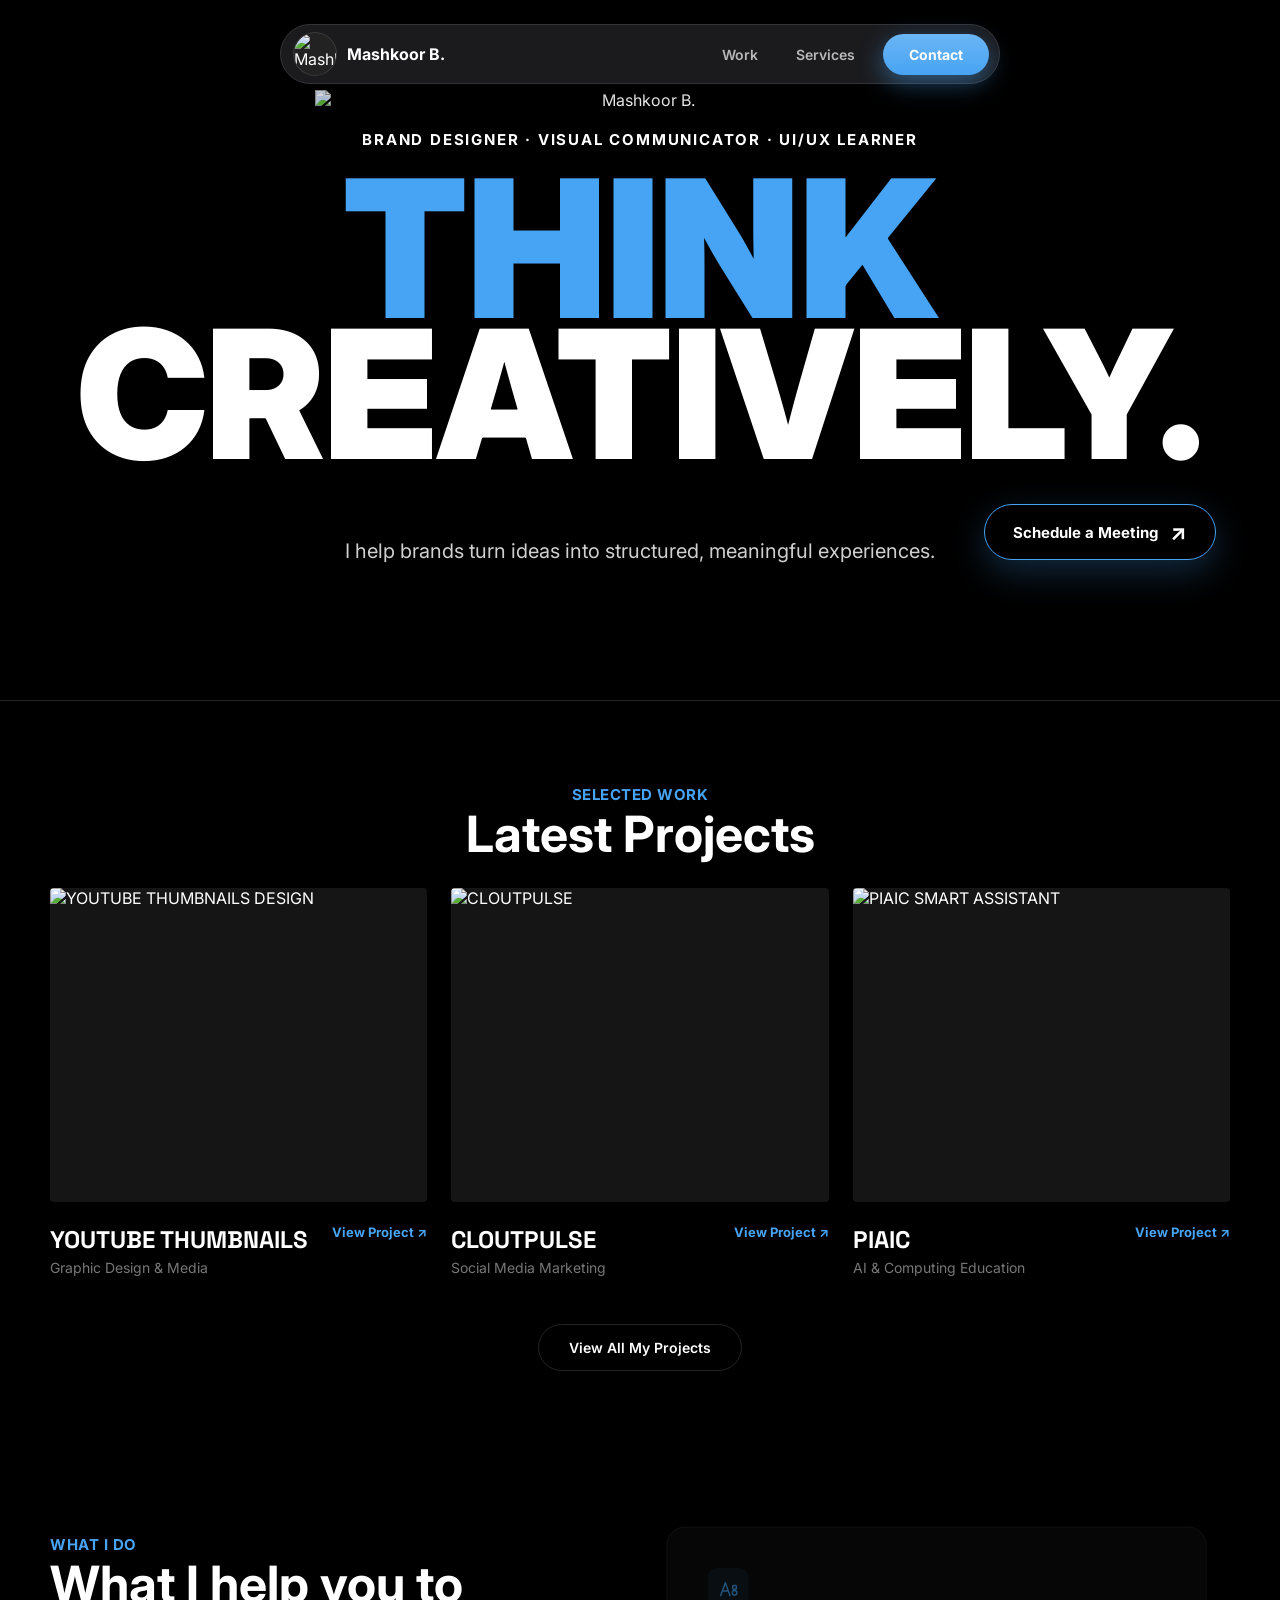
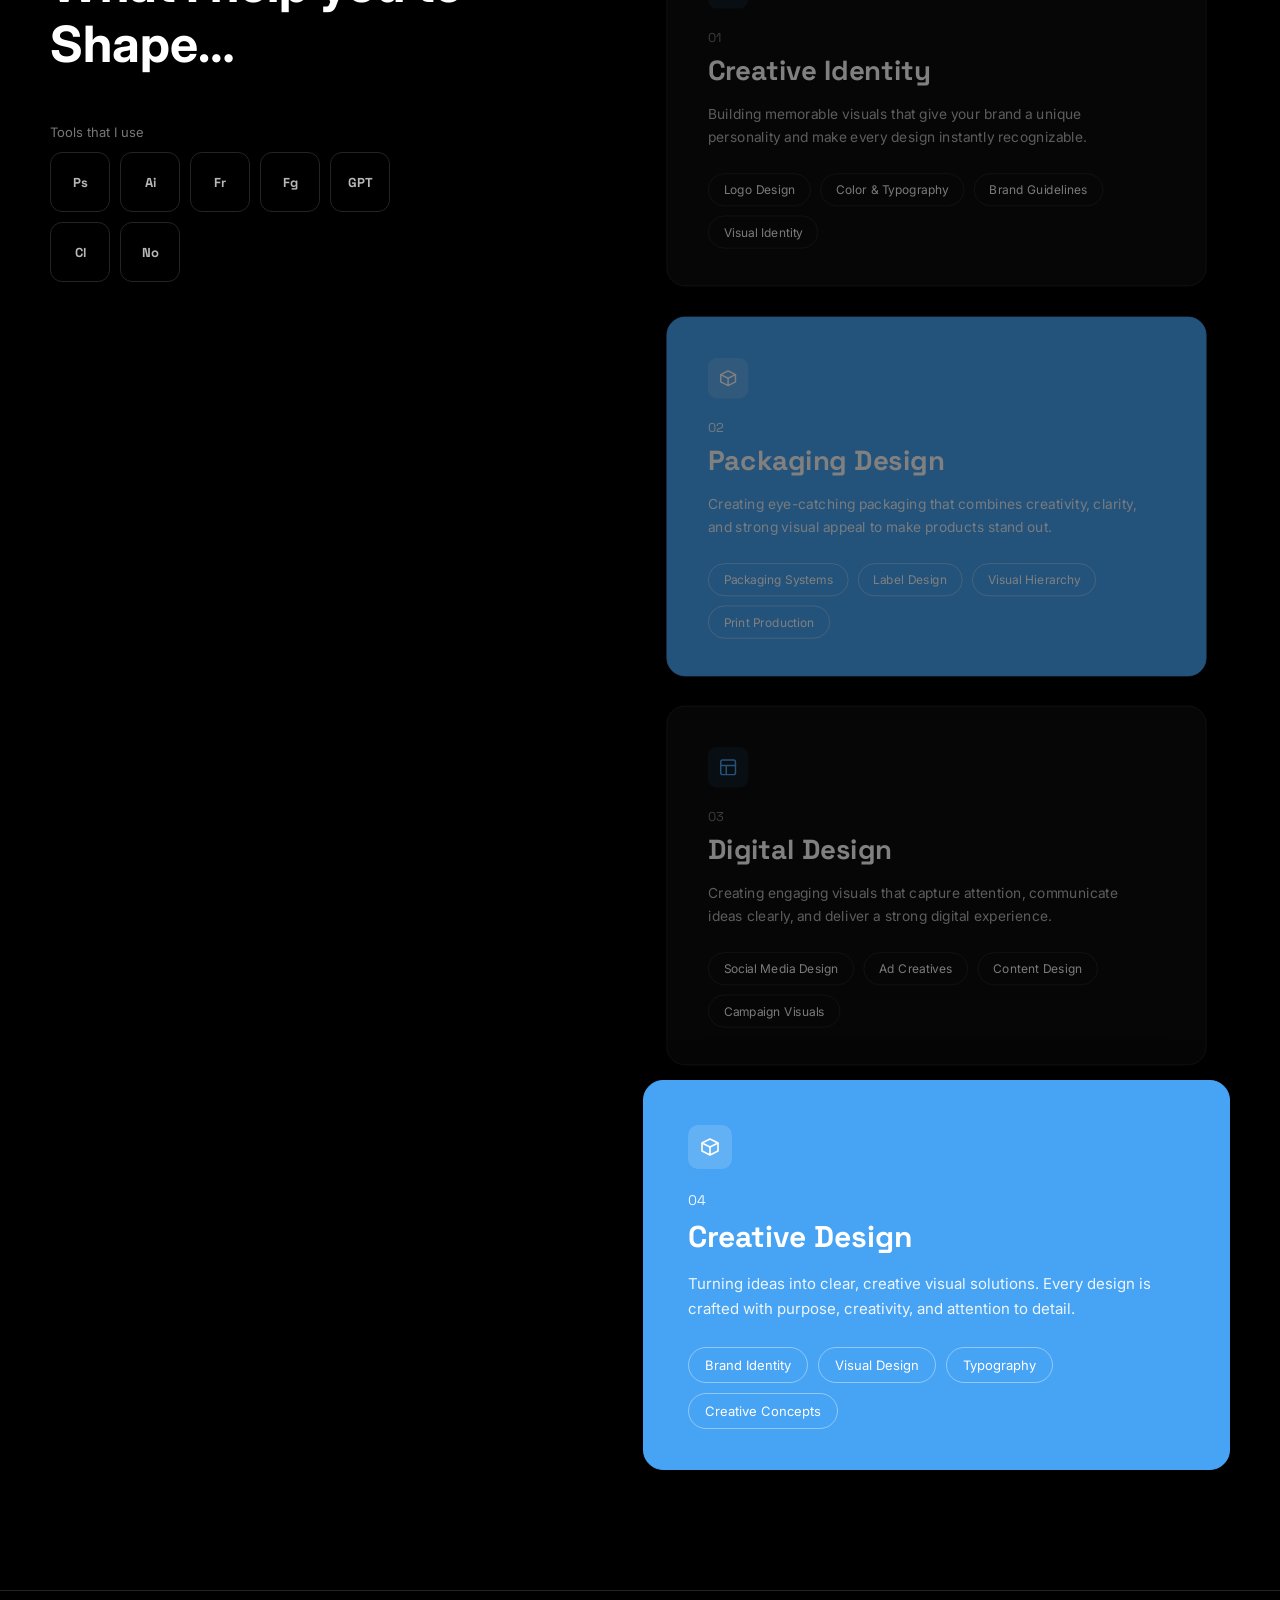
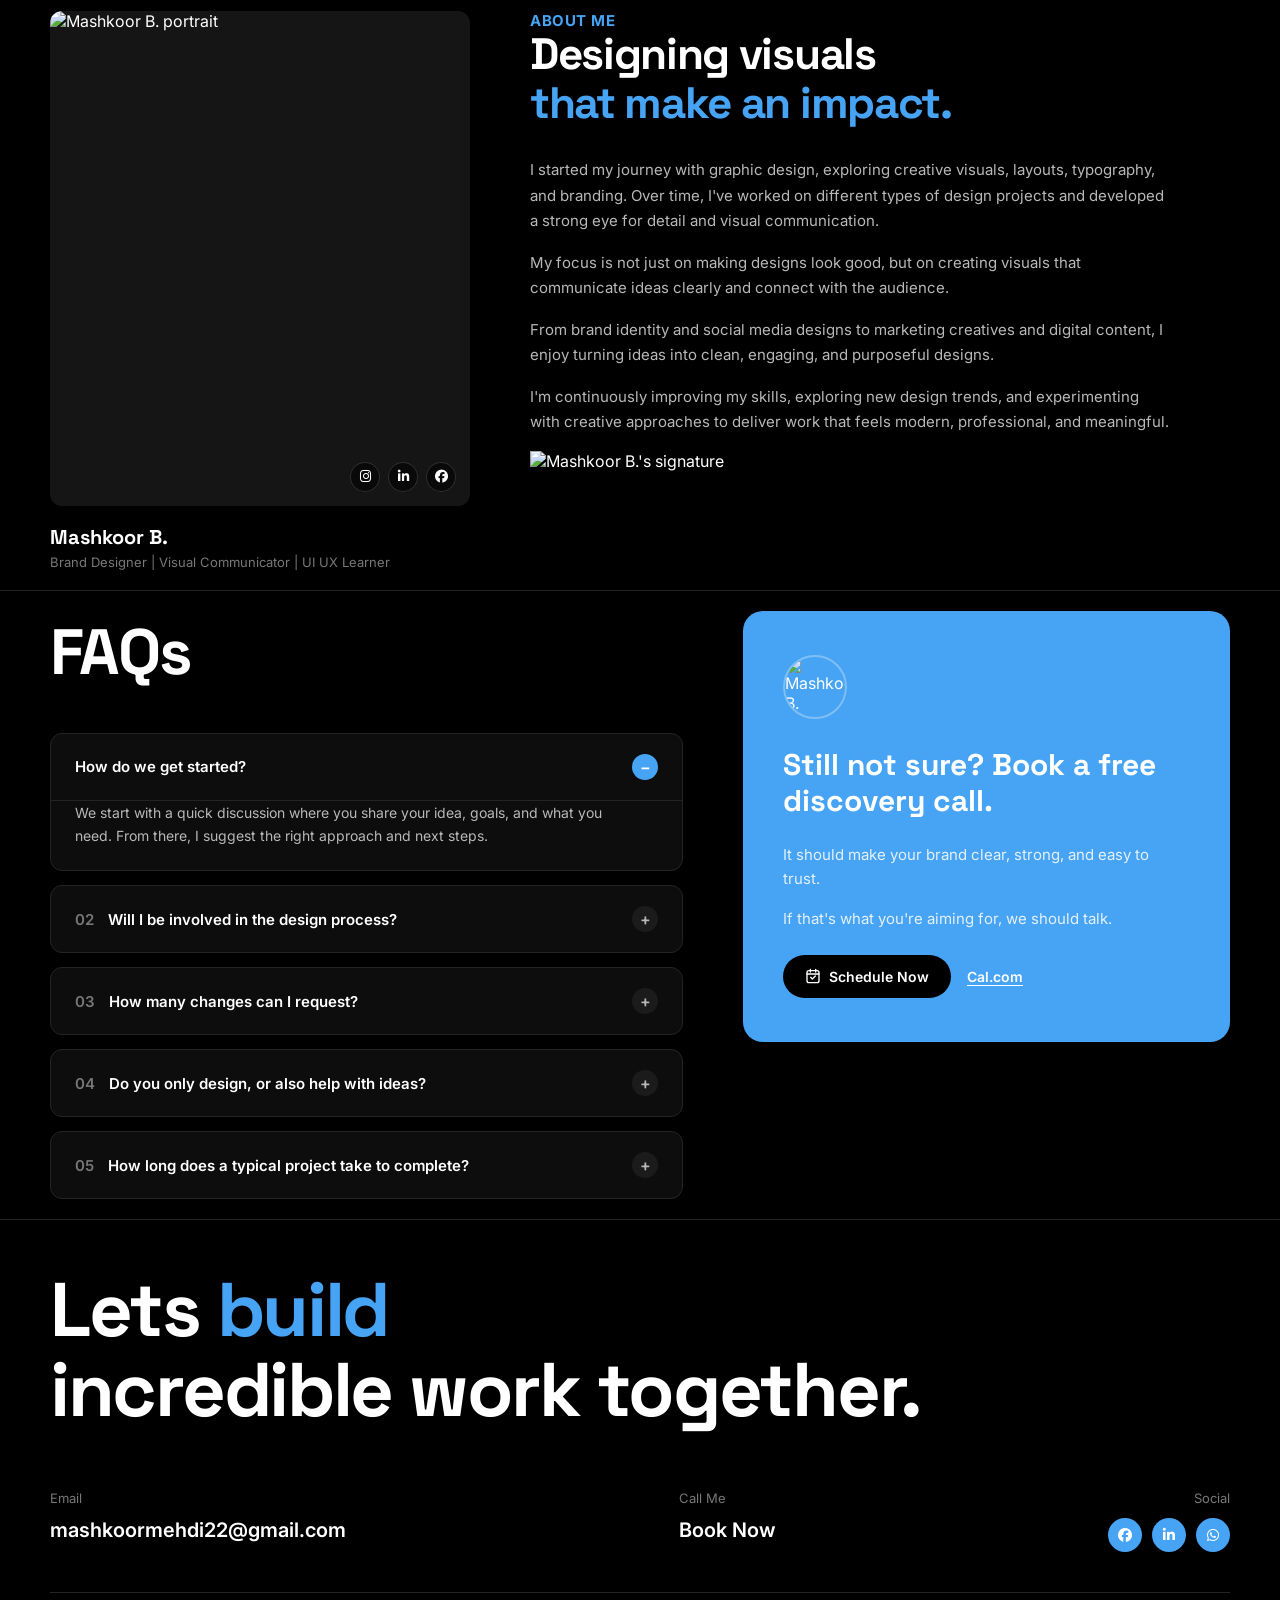
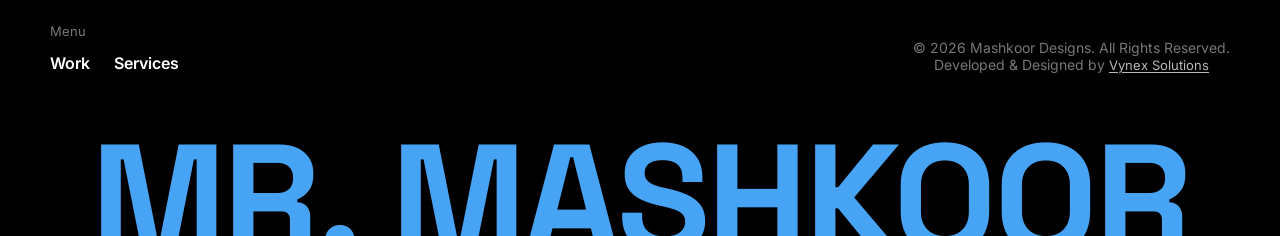
==== index.html @ e6796a28 "Mashkoor Baloch" ====
<!DOCTYPE html>
<html lang="en">

<head>

    <meta charset="UTF-8">
    <meta name="viewport" content="width=device-width, initial-scale=1.0">
    <meta name="description" content="Brand identity, packaging and UI/UX design portfolio.">

    <title>Mashkoor B. — Graphic Designer</title>

    <!-- FONTS & ICONS -->
    <link rel="stylesheet" href="https://cdnjs.cloudflare.com/ajax/libs/font-awesome/6.5.1/css/all.min.css">
    <link rel="preconnect" href="https://fonts.googleapis.com">
    <link rel="preconnect" href="https://fonts.gstatic.com" crossorigin>
    <link href="https://fonts.googleapis.com/css2?family=Inter:wght@400;500;600;700;800;900&family=Space+Grotesk:wght@600;700&display=swap" rel="stylesheet">
<link rel="icon" type="image/png" href="images/Profile image.png">
    <!-- CALENDLY -->
    <link href="https://assets.calendly.com/assets/external/widget.css" rel="stylesheet">
    <script src="https://assets.calendly.com/assets/external/widget.js" type="text/javascript" async></script>

    <!-- MAIN STYLESHEET -->
    <link rel="stylesheet" href="style.css">

</head>

<body>

    <!-- =========================================
         FLOATING HEADER
    ========================================== -->
    <header class="site-header">
        <div class="nav-wrap">

            <a class="profile-link" href="#top">
                <div class="profile-avatar">
                    <img src="images/Profile image.png" alt="Mashkoor B.">
                </div>
                <span class="profile-name">Mashkoor B.</span>
            </a>

            <nav class="navbar-inner">
                <a href="#work">Work</a>
                <a href="#services">Services</a>
                <a href="#" id="openContactDrawer" class="button-primary">Contact</a>
            </nav>

        </div>
    </header>

    <!-- =========================================
         CONTACT DRAWER
    ========================================== -->
   <div class="contact-drawer" id="contactDrawer">
    <div class="contact-drawer-overlay" id="contactOverlay"></div>

    <div class="contact-drawer-panel">

        <button class="contact-drawer-close" id="contactClose">✕</button>

        <div class="contact-drawer-header">
            <h2>Request <span class="accent-text">a Quote</span></h2>
            <p>Fill out the form below or <a href="https://wa.me/923149152447" target="_blank">book a call</a>.</p>
        </div>

        <div class="contact-drawer-profile">
            <img src="images/Profile image.png" alt="Mashkoor B.">
            <div>
                <h4>Mashkoor B.</h4>
                <p>mashkoormehdi22@gmail.com</p>
            </div>
        </div>

        <form class="contact-form" id="contactForm" action="https://formspree.io/f/mgaezojo" method="POST">

            <div class="contact-form-row">
                <div class="contact-form-group">
                    <label for="contactName">Name</label>
                    <input type="text" id="contactName" name="name" placeholder="Name" required>
                </div>

                <div class="contact-form-group">
                    <label for="contactEmail">Email</label>
                    <input type="email" id="contactEmail" name="email" placeholder="Email" required>
                </div>
            </div>

            <div class="contact-form-group">
                <label for="contactMessage">Send a message or describe your project</label>
                <textarea id="contactMessage" name="message" rows="6"></textarea>
            </div>

            <div class="contact-form-group">
                <label for="contactBudget">What's your budget?</label>
                <select id="contactBudget" name="budget">
                    <option value="" selected disabled>Select...</option>
                    <option value="under-300">Under $300</option>
                    <option value="300-500">$300 - $500</option>
                    <option value="500-1000">$500 - $1,000</option>
                    <option value="1000+">$1,000+</option>
                </select>
            </div>

            <button type="submit" class="contact-form-submit">Send Message</button>

        </form>

    </div>
</div>

    <!-- =========================================
         MAIN CONTENT
    ========================================== -->
    <main id="top">

        <!-- HERO -->
        <section class="hero">
            <div class="hero-inner">

                <p class="hero-eyebrow">
                    BRAND DESIGNER · VISUAL COMMUNICATOR · UI/UX LEARNER
                </p>

                <div class="hero-title">
                    <span class="hero-title-top">THINK</span>
                    <span class="hero-title-bottom">CREATIVELY.</span>
                </div>

                <p class="hero-description">
                    I help brands turn ideas into structured,
                    meaningful experiences.
                </p>

                <div class="hero-face">
                    <img src="images/3d Image.png" alt="Mashkoor B.">
                </div>

                <a class="hero-button" href="#" onclick="Calendly.initPopupWidget({url: 'https://calendly.com/mashkor-mehdi/30min'});return false;">
                    <span>Schedule a Meeting</span>
                    <span class="hero-button-icon">↗</span>
                </a>

            </div>
        </section>

        <!-- LATEST PROJECTS -->
        <section id="work" class="projects section">
            <div class="container">

                <div class="section-heading">
                    <p class="eyebrow">Selected Work</p>
                    <h2>Latest Projects</h2>
                </div>

                <div class="project-grid">

                    <article class="project-card"
                        data-title="YOUTUBE THUMBNAILS"
                        data-category="GRAPHIC DESIGN & MEDIA — YOUTUBE THUMBNAILS DESIGN"
                        data-date="May 2024"
                        data-image="images/SKS.png"
                        data-features="High-CTR Visual Layouts, 10X Views Growth Focus, Expressive Character Integration, Custom Vector Icons & Graphics">
                        <div class="project-image">
                            <img src="images/SKS.png" alt="YOUTUBE THUMBNAILS DESIGN">
                        </div>
                        <div class="project-info">
                            <div>
                                <h3>YOUTUBE THUMBNAILS</h3>
                                <p>Graphic Design &amp; Media</p>
                            </div>
                            <a href="#" class="project-link">View Project ↗</a>
                        </div>
                    </article>

                    <article class="project-card"
                        data-title="CLOUTPULSE"
                        data-category="SOCIAL MEDIA MARKETING — CLOUTPULSE"
                        data-date="November 2024"
                        data-image="images/CLOUTPULSE.png"
                        data-features="Organic Instagram Growth, Authentic Community Building, Zero Bots Engagement Strategy, High Profile Visibility & Reach">
                        <div class="project-image">
                            <img src="images/CLOUTPULSE.png" alt="CLOUTPULSE">
                        </div>
                        <div class="project-info">
                            <div>
                                <h3>CLOUTPULSE</h3>
                                <p>Social Media Marketing</p>
                            </div>
                            <a href="#" class="project-link">View Project ↗</a>
                        </div>
                    </article>

                    <article class="project-card"
                        data-title="PIAIC"
                        data-category="AI & COMPUTING EDUCATION — PIAIC SMART ASSISTANT"
                        data-date="April 2025"
                        data-image="images/PIAIC.png"
                        data-features="Automated Planning & Acting, Futuristic AI Visual Branding, Direct Enrollment Call-to-Action, Social & Contact Channel Integration">
                        <div class="project-image">
                            <img src="images/PIAIC.png" alt="PIAIC SMART ASSISTANT">
                        </div>
                        <div class="project-info">
                            <div>
                                <h3>PIAIC</h3>
                                <p>AI &amp; Computing Education</p>
                            </div>
                            <a href="#" class="project-link">View Project ↗</a>
                        </div>
                    </article>

                </div>

                <div class="center-button">
                    <a class="button button-outline" href="work.html">View All My Projects</a>
                </div>
            </div>
        </section>

        <!-- PROJECT MODAL -->
        <div class="project-modal" id="projectModal">
            <div class="modal-overlay" id="modalOverlay"></div>
            <div class="modal-card">
                <button class="modal-close" id="modalClose">✕</button>
                <div class="modal-image">
                    <img src="" alt="" id="modalImage">
                </div>
                <div class="modal-details">
                    <p class="modal-category" id="modalCategory"></p>
                    <h3 class="modal-title" id="modalTitle"></h3>
                    <p class="modal-date" id="modalDate"></p>
                    <div class="modal-features">
                        <span class="modal-features-label">Key Features</span>
                        <ul id="modalFeatures"></ul>
                    </div>
                </div>
            </div>
        </div>

        <!-- SERVICES -->
        <section id="services" class="services section">
            <div class="container">

                <div class="services-layout">

                    <div class="services-left">

                        <div class="section-heading">
                            <p class="eyebrow">What I Do</p>
                            <h2>What I help you to Shape…</h2>
                        </div>

                        <div class="tools-box">
                            <p class="small-label">Tools that I use</p>

                            <div class="tools-list">
                                <div class="tool-item" aria-label="Adobe Photoshop">Ps</div>
                                <div class="tool-item" aria-label="Adobe Illustrator">Ai</div>
                                <div class="tool-item" aria-label="Framer">Fr</div>
                                <div class="tool-item" aria-label="Figma">Fg</div>
                                <div class="tool-item" aria-label="ChatGPT">GPT</div>
                                <div class="tool-item" aria-label="Claude">Cl</div>
                                <div class="tool-item" aria-label="Notion">No</div>
                            </div>
                        </div>

                    </div>

                    <div class="services-right">

                        <article class="service-card stack-card" style="--i:0;">
                            <div class="service-icon">
                                <svg width="24" height="24" viewBox="0 0 24 24" fill="none" stroke="currentColor" stroke-width="1.6">
                                    <path d="M4 20 L9 6 L14 20 M6 15 H12" stroke-linecap="round" stroke-linejoin="round"/>
                                    <circle cx="19" cy="17" r="2.5"/>
                                    <rect x="17" y="9" width="4" height="4" rx="1"/>
                                </svg>
                            </div>
                            <span class="service-number">01</span>
                            <h3>Creative Identity</h3>
                            <p>
                          Building memorable visuals that give your brand a unique personality and make every design instantly recognizable.

                            </p>
                            <div class="service-tags">
                                <span>Logo Design
</span>
                                <span>Color & Typography
</span>
                                <span>Brand Guidelines
</span>
                                <span>Visual Identity</span>
                            </div>
                        </article>

                          <article class="service-card stack-card stack-card-accent" style="--i:3;">
                            <div class="service-icon">
                                <svg width="24" height="24" viewBox="0 0 24 24" fill="none" stroke="currentColor" stroke-width="1.6">
                                    <path d="M4 8 L12 4 L20 8 L12 12 Z" stroke-linejoin="round"/>
                                    <path d="M4 8 V16 L12 20 L20 16 V8 M12 12 V20" stroke-linejoin="round"/>
                                </svg>
                            </div>
                            <span class="service-number">02</span>
                            <h3>Packaging Design</h3>
                            <p>
                                Creating eye-catching packaging that combines creativity, clarity, and strong visual appeal to make products stand out.

                            </p>
                            <div class="service-tags">
                                <span>Packaging Systems</span>
                                <span>Label Design</span>
                                <span>Visual Hierarchy</span>
                                <span>Print Production</span>
                            </div>
                        </article>
                     
                        <article class="service-card stack-card" style="--i:2;">
                            <div class="service-icon">
                                <svg width="24" height="24" viewBox="0 0 24 24" fill="none" stroke="currentColor" stroke-width="1.6">
                                    <rect x="4" y="4" width="16" height="16" rx="2"/>
                                    <path d="M4 10 H20 M10 10 V20" stroke-linecap="round"/>
                                </svg>
                            </div>
                            <span class="service-number">03</span>
                            <h3>Digital Design</h3>
                            <p>
                                	Creating engaging visuals that capture attention, communicate ideas clearly, and deliver a strong digital experience.	

                            </p>
                            <div class="service-tags">
                                <span>Social Media Design	
</span>
                                <span>Ad Creatives</span>
                                <span>Content Design</span>
                                <span>Campaign Visuals</span>
                            </div>
                        </article>

                        <article class="service-card stack-card stack-card-accent" style="--i:3;">
                            <div class="service-icon">
                                <svg width="24" height="24" viewBox="0 0 24 24" fill="none" stroke="currentColor" stroke-width="1.6">
                                    <path d="M4 8 L12 4 L20 8 L12 12 Z" stroke-linejoin="round"/>
                                    <path d="M4 8 V16 L12 20 L20 16 V8 M12 12 V20" stroke-linejoin="round"/>
                                </svg>
                            </div>
                            <span class="service-number">04</span>
                            <h3>Creative Design
</h3>
                            <p>
	Turning ideas into clear, creative visual solutions. Every design is crafted with purpose, creativity, and attention to detail.

                            </p>
                            <div class="service-tags">
                                <span>Brand Identity</span>
                                <span>Visual Design</span>
                                <span>Typography</span>
                                <span>Creative Concepts</span>
                            </div>
                        </article>

                    </div>

                </div>

            </div>
        </section>

        <!-- ABOUT -->
        <section id="about" class="about section">
            <div class="container about-grid">

                <div class="about-left">

                    <div class="about-image">
                        <img src="images/Profile image.png" alt="Mashkoor B. portrait">

                        <div class="about-socials">
                            <a href="https://www.instagram.com/mashkoor_baloch/?hl=en" aria-label="Instagram"><i class="fa-brands fa-instagram"></i></a>
                            <a href="https://www.linkedin.com/in/mashkoor-mehdi-baloch-179359375/" aria-label="LinkedIn"><i class="fa-brands fa-linkedin-in"></i></a>
                            <a href="https://www.facebook.com/mashkoorgraphix/" aria-label="facebook"><i class="fa-brands fa-facebook"></i></a>
                        </div>
                    </div>

                    <h3 class="about-name">Mashkoor B.</h3>
                    <p class="about-role">Brand Designer | Visual Communicator | UI UX Learner</p>

                </div>

                <div class="about-content">

                    <p class="eyebrow">About Me</p>

                    <h2>
                        Designing visuals
                        <span class="accent-text">that make an impact.</span>
                    </h2>

                    <p>
                        I started my journey with graphic design, exploring creative
                        visuals, layouts, typography, and branding. Over time, I've
                        worked on different types of design projects and developed
                        a strong eye for detail and visual communication.
                    </p>

                    <p>
                        My focus is not just on making designs look good, but on
                        creating visuals that communicate ideas clearly and connect
                        with the audience.
                    </p>

                    <p>
                        From brand identity and social media designs to marketing
                        creatives and digital content, I enjoy turning ideas into
                        clean, engaging, and purposeful designs.
                    </p>

                    <p>
                        I'm continuously improving my skills, exploring new design
                        trends, and experimenting with creative approaches to
                        deliver work that feels modern, professional, and meaningful.
                    </p>

                    <div class="about-signature">
                        <img src="images/e-sign.png" alt="Mashkoor B.'s signature">
                    </div>

                </div>

            </div>
        </section>

        <!-- FAQ -->
        <section id="faq" class="faq section">
            <div class="container faq-grid">

                <div class="faq-left">

                    <h2 class="faq-heading">FAQs</h2>

                    <div class="faq-list">

                        <div class="faq-item active">
                            <button class="faq-question">
                                <span>How do we get started?</span>
                                <span class="faq-icon">−</span>
                            </button>
                            <div class="faq-answer">
                                <p>
                                    We start with a quick discussion where you share your idea, goals, and
                                    what you need. From there, I suggest the right approach and next steps.
                                </p>
                            </div>
                        </div>

                        <div class="faq-item">
                            <button class="faq-question">
                                <span><span class="faq-num">02</span>Will I be involved in the design process?</span>
                                <span class="faq-icon">+</span>
                            </button>
                            <div class="faq-answer">
                                <p>
                                    Yes, absolutely. I share progress at every key stage and welcome your
                                    feedback so the final result truly reflects your vision.
                                </p>
                            </div>
                        </div>

                        <div class="faq-item">
                            <button class="faq-question">
                                <span><span class="faq-num">03</span>How many changes can I request?</span>
                                <span class="faq-icon">+</span>
                            </button>
                            <div class="faq-answer">
                                <p>
                                    Every project includes a set number of revision rounds, discussed upfront,
                                    so we can refine the design until it feels right.
                                </p>
                            </div>
                        </div>

                        <div class="faq-item">
                            <button class="faq-question">
                                <span><span class="faq-num">04</span>Do you only design, or also help with ideas?</span>
                                <span class="faq-icon">+</span>
                            </button>
                            <div class="faq-answer">
                                <p>
                                    I help from the idea stage itself — strategy, concept direction, and
                                    messaging — not just the visual execution.
                                </p>
                            </div>
                        </div>

                        <div class="faq-item">
                            <button class="faq-question">
                                <span><span class="faq-num">05</span>How long does a typical project take to complete?</span>
                                <span class="faq-icon">+</span>
                            </button>
                            <div class="faq-answer">
                                <p>
                                    It depends on scope, but most projects take between 2 to 4 weeks from
                                    kickoff to final delivery.
                                </p>
                            </div>
                        </div>

                    </div>

                </div>

                <div class="faq-right">

                    <div class="faq-cta-card">

                        <div class="faq-cta-avatar">
                            <img src="images/Profile image.png" alt="Mashkoor B.">
                        </div>

                        <h3 class="faq-cta-heading">
                            Still not sure?
                            Book a free discovery call.
                        </h3>

                        <p class="faq-cta-text">
                            It should make your brand clear, strong, and easy to trust.
                        </p>

                        <p class="faq-cta-text">
                            If that's what you're aiming for, we should talk.
                        </p>

                        <div class="faq-cta-footer">
                            <a href="#" onclick="Calendly.initPopupWidget({url: 'https://calendly.com/mashkor-mehdi/30min'});return false;" class="button-schedule">
                                <svg width="16" height="16" viewBox="0 0 24 24" fill="none" stroke="currentColor" stroke-width="2">
                                    <rect x="3" y="4" width="18" height="18" rx="3"/>
                                    <path d="M3 9 H21 M8 2 V6 M16 2 V6" stroke-linecap="round"/>
                                    <path d="M8.5 14 L11 16.5 L15.5 12" stroke-linecap="round" stroke-linejoin="round"/>
                                </svg>
                                Schedule Now
                            </a>
                            <span class="faq-cta-link">Cal.com</span>
                        </div>

                    </div>

                </div>

            </div>
        </section>

        <!-- FOOTER -->
        <footer id="contact" class="footer section">
            <div class="container">

                <div class="footer-top">
                    <h2 class="footer-heading">
                        Lets <span class="footer-accent" id="rotatingWord">build</span><br>
                        incredible work together.
                    </h2>
                </div>

                <div class="footer-info">

                    <div class="footer-info-item">
                        <p class="small-label">Email</p>
                        <a href="mailto:mashkoormehdi22@gmail.com" class="footer-link">
                            mashkoormehdi22@gmail.com
                        </a>
                    </div>

                    <div class="footer-info-item">
                        <p class="small-label">Call Me</p>
                        <a href="https://wa.me/923149152447" target="_blank" class="footer-link">
                            Book Now
                        </a>
                    </div>

                    <div class="footer-socials">
                        <p class="small-label">Social</p>
                        <div class="footer-social-icons">
                            <a href="https://www.facebook.com/mashkoorgraphix/" aria-label="facebook"><i class="fa-brands fa-facebook"></i></a>
                            <a href="https://www.linkedin.com/in/mashkoor-mehdi-baloch-179359375/" aria-label="LinkedIn"><i class="fa-brands fa-linkedin-in"></i></a>
                            <a href="https://wa.me/923149152447" target="_blank" aria-label="WhatsApp">
                                <i class="fa-brands fa-whatsapp"></i></a>
                        </div>
                    </div>

                </div>

                <div class="footer-divider"></div>

                <div class="footer-bottom">

                    <div class="footer-menu">
                        <p class="small-label">Menu</p>
                        <nav class="footer-nav">
                            <a href="#work">Work</a>
                            <a href="#services">Services</a>
                        </nav>
                    </div>

                    <p class="footer-copyright">
                        © 2026 Mashkoor Designs. All Rights Reserved.<br>
                        Developed &amp; Designed by
                        <a href="https://vynexsolutions.com/" target="_blank" rel="noopener">Vynex Solutions</a>
                    </p>

                </div>

                <div class="footer-brand">
                    <h3>MR. MASHKOOR</h3>
                </div>

            </div>
        </footer>

    </main>

    <script src="script.js"></script>

</body>
</html>
---- style.css ----
/* =========================================
   GLOBAL COLORS
========================================= */

:root {
    --black: #000000;
    --blue: #47a3f3;
    --white: #ffffff;
    --gray-100: #f5f5f5;
    --gray-300: #b8b8b8;
    --gray-600: #777777;
    --border: #242424;
    --container: 1180px;
}


/* =========================================
   GLOBAL RESET
========================================= */

* {
    margin: 0;
    padding: 0;
    box-sizing: border-box;
}

html {
    scroll-behavior: smooth;
}

body {
    margin: 0;
    background: #000000;
    color: #ffffff;
    font-family: "Inter", Arial, sans-serif;
}

a {
    color: inherit;
    text-decoration: none;
}

.container {
    width: min(var(--container), 100% - 40px);
    margin: 0 auto;
}

.section {
    padding: 60px 0;
}


/* =========================================
   FLOATING HEADER
========================================= */

.site-header {
    position: fixed;
    top: 24px;
    left: 50%;
    z-index: 1000;
    width: min(720px, calc(100% - 40px));
    transform: translateX(-50%);
}

.nav-wrap {
    display: flex;
    align-items: center;
    justify-content: space-between;

    min-height: 60px;
    padding: 7px 10px 7px 12px;

    background: #1b1b1e;
    border: 1px solid #343438;
    border-radius: 999px;

    box-shadow: 0 10px 30px rgba(0, 0, 0, 0.35);
    backdrop-filter: blur(14px);
}

.profile-link {
    display: flex;
    align-items: center;
    gap: 10px;
    flex-shrink: 0;
    text-decoration: none;
}

.profile-avatar {
    width: 44px;
    height: 44px;
    overflow: hidden;
    border-radius: 50%;
    background: #222222;
    border: 1px solid rgba(255, 255, 255, 0.1);
    flex-shrink: 0;
}

.profile-avatar img {
    display: block;
    width: 100%;
    height: 100%;
    object-fit: cover;
    object-position: center top;
}

.profile-name {
    color: var(--white);
    font-size: 16px;
    font-weight: 700;
    white-space: nowrap;
}

.navbar-inner {
    display: flex;
    align-items: center;
    gap: 6px;
}

.navbar-inner a:not(.button-primary) {
    padding: 10px 16px;
    color: var(--gray-300);
    font-size: 14px;
    font-weight: 600;
    text-decoration: none;
    white-space: nowrap;
    transition: color 0.3s ease;
}

.navbar-inner a:not(.button-primary):hover {
    color: var(--white);
}

.button-primary {
    display: inline-flex;
    align-items: center;
    justify-content: center;
    padding: 12px 26px;
    margin-left: 6px;

    background: linear-gradient(180deg, #6bb6f5 0%, var(--blue) 100%);
    color: var(--white);
    font-size: 14px;
    font-weight: 700;
    border-radius: 999px;
    text-decoration: none;
    white-space: nowrap;

    box-shadow: 0 8px 24px rgba(71, 163, 243, 0.45);
    transition: transform 0.25s ease, box-shadow 0.25s ease;
}

.button-primary:hover {
    transform: translateY(-2px);
    box-shadow: 0 10px 30px rgba(71, 163, 243, 0.6);
}

.button-primary:active {
    transform: translateY(0);
}


/* =========================================
   MOBILE HEADER
========================================= */

@media (max-width: 650px) {

    .site-header {
        top: 10px;
        width: calc(100% - 20px);
    }

    .nav-wrap {
        min-height: 62px;
        padding: 6px 8px 6px 8px;
    }

    .profile-avatar {
        width: 44px;
        height: 44px;
    }

    .profile-name {
        font-size: 14px;
    }

    .navbar-inner a:not(.button-primary) {
        display: none;
    }

    .button-primary {
        padding: 10px 18px;
        font-size: 13px;
        margin-left: 0;
    }
}

@media (max-width: 430px) {

    .profile-avatar {
        width: 40px;
        height: 40px;
    }

    .profile-name {
        font-size: 13px;
    }

    .button-primary {
        padding: 9px 16px;
        font-size: 12px;
    }
}


/* =========================================
   HERO SECTION
========================================= */

.hero {
    position: relative;

    min-height: 700px;
    overflow: hidden;
    padding-top: 130px;
    background: #000000;
}

.hero-inner {
    position: relative;
    width: 100%;
    max-width: 1500px;
    min-height: 450px;
    margin: 0 auto;
    text-align: center;
}

.hero-eyebrow {
    position: relative;
    z-index: 10;
    margin-bottom: 25px;
    color: #fff;
    font-size: 15px;
    font-weight: 700;
    letter-spacing: 0.12em;
    text-transform: uppercase;
}

.hero-title {
    position: relative;
    z-index: 2;
    display: flex;
    flex-direction: column;
    width: 100%;
    font-family: "Arial Black", "Inter", sans-serif;
    font-weight: 900;
    line-height: 0.78;
    letter-spacing: -0.075em;
    text-transform: uppercase;
    pointer-events: none;
}

.hero-title-top {
    display: block;
    color: #47a3f3;
    font-size: clamp(105px, 15vw, 225px);
}

.hero-title-bottom {
    display: block;
    color: #fff;
    font-size: clamp(95px, 14vw, 210px);
}

.hero-face {
    position: absolute;
    z-index: 5;
    top: -40px;
    left: 50%;
    width: 650px;
    height: 650px;
    transform: translateX(-50%);
    pointer-events: none;
    animation: faceFloat 5s ease-in-out infinite;
}

.hero-face img {
    display: block;
    width: 100%;
    height: 100%;
    object-fit: contain;
}

@keyframes faceFloat {
    0% { transform: translateX(-50%) translateY(0) rotate(0deg); }
    25% { transform: translateX(calc(-50% - 10px)) translateY(-3px) rotate(-1deg); }
    50% { transform: translateX(calc(-50% + 10px)) translateY(0) rotate(1deg); }
    75% { transform: translateX(calc(-50% - 7px)) translateY(-2px) rotate(-0.7deg); }
    100% { transform: translateX(-50%) translateY(0) rotate(0deg); }
}

.hero-description {
    position: relative;
    z-index: 10;
    max-width: 680px;
    margin: 72px auto 0;
    padding: 0 20px;
    color: #d0d0d0;
    font-size: 20px;
    line-height: 1.5;
}

.hero-button {
    position: absolute;
    z-index: 20;
    right: 5%;
    bottom: 20px;
    display: inline-flex;
    align-items: center;
    justify-content: center;
    min-height: 56px;
    padding: 0 28px;
    background: transparent;
    color: #fff;
    border-radius: 999px;
    border: 1px solid #47a3f3;
    font-size: 15px;
    font-weight: 700;
    box-shadow: 0 12px 35px rgba(71, 163, 243, 0.25);
    gap: 12px;
    transition: transform 0.25s ease, background 0.25s ease;
}

.hero-button:hover {
    background: #47a3f3;
    color: #fff;
    transform: translateY(-3px);
}

.hero-button-icon {
    display: inline-flex;
    align-items: center;
    justify-content: center;
    font-size: 22px;
    line-height: 1;
    transition: transform 0.25s ease;
}

.hero-button:hover .hero-button-icon {
    transform: translate(3px, -3px);
}

@media (max-width: 1000px) {
    .hero {
        min-height: 600px;
        padding-top: 160px;
    }
    .hero-face {
        top: 90px;
        width: 470px;
        height: 470px;
    }
    .hero-description {
        margin-top: 60px;
        font-size: 18px;
    }
}

@media (max-width: 650px) {
    .hero {
        min-height: 600px;
        padding-top: 130px;
    }
    .hero-eyebrow {
        margin-bottom: 28px;
        padding: 0 20px;
        font-size: 10px;
        letter-spacing: 0.08em;
    }
    .hero-title {
        line-height: 0.8;
    }
    .hero-title-top {
        font-size: 24vw;
    }
    .hero-title-bottom {
        font-size: 20vw;
    }
    .hero-face {
        top: 55px;
        width: 390px;
        height: 390px;
    }
    .hero-description {
        max-width: 350px;
        margin-top: 48px;
        font-size: 16px;
    }
    .hero-button {
        position: relative;
        right: auto;
        bottom: auto;
        margin-top: 30px;
    }
}

@media (max-width: 430px) {
    .hero {
        min-height: 560px;
        padding-top: 120px;
    }
    .hero-face {
        top: 55px;
        width: 350px;
        height: 350px;
    }
    .hero-description {
        margin-top: 42px;
        font-size: 15px;
    }
}


/* =========================================
   SECTION HEADING
========================================= */

.section-heading {
    text-align: center;
    margin: 24px 0 24px 0;
    gap: 16px;
}

.eyebrow {
    color: var(--blue);
    font-size: 15px;
    font-weight: 700;
    text-transform: uppercase;
    letter-spacing: 0.5px;
}

.section-heading h2 {
    font-size: 50px;
}


/* =========================================
   PROJECTS
========================================= */

.projects {
    border-top: 1px solid var(--border);
}

.project-grid {
    display: grid;
    grid-template-columns: repeat(3, 1fr);
    gap: 24px;
}

.project-card {
    overflow: hidden;
    cursor: pointer;
}

.project-image {
    aspect-ratio: 1.2 / 1;
    overflow: hidden;
    background: #151515;
    border-radius: 4px;
    position: relative;
}

.project-image::after {
    content: "";
    position: absolute;
    inset: 0;
    background: rgba(0, 0, 0, 0.15);
    opacity: 0;
    transition: opacity 0.4s ease;
}

.project-image img {
    width: 100%;
    height: 100%;
    object-fit: cover;
    transition: transform 0.6s ease;
}

.project-card:hover .project-image img {
    transform: scale(1.08);
}

.project-card:hover .project-image::after {
    opacity: 1;
}

.project-info {
    display: flex;
    align-items: flex-start;
    justify-content: space-between;
    gap: 20px;
    padding: 22px 0 8px;
}

.project-info h3 {
    font-family: "Space Grotesk", sans-serif;
    font-size: 24px;
}

.project-info p {
    margin-top: 4px;
    color: var(--gray-600);
    font-size: 14px;
}

.project-link {
    color: var(--blue);
    font-size: 13px;
    font-weight: 700;
    white-space: nowrap;
}

.center-button {
    display: flex;
    justify-content: center;
    margin-top: 40px;
}

.button-outline {
    display: inline-flex;
    align-items: center;
    justify-content: center;
    padding: 14px 30px;
    border: 1px solid var(--border);
    border-radius: 999px;
    color: var(--white);
    font-size: 14px;
    font-weight: 600;
    transition: border-color 0.3s ease, background 0.3s ease;
}

.button-outline:hover {
    border-color: var(--blue);
    background: rgba(71, 163, 243, 0.08);
}


/* =========================================
   PROJECT MODAL
========================================= */

.project-modal {
    position: fixed;
    inset: 0;
    z-index: 999;
    display: flex;
    align-items: center;
    justify-content: center;
    visibility: hidden;
    opacity: 0;
    transition: opacity 0.35s ease, visibility 0.35s ease;
}

.project-modal.active {
    visibility: visible;
    opacity: 1;
}

.modal-overlay {
    position: absolute;
    inset: 0;
    background: rgba(0, 0, 0, 0.75);
    backdrop-filter: blur(4px);
}

.modal-card {
    position: relative;
    display: grid;
    grid-template-columns: 1fr 1fr;
    width: min(900px, 90vw);
    max-height: 85vh;
    background: var(--black);
    border: 1px solid var(--border);
    border-radius: 8px;
    overflow: hidden;
    transform: scale(0.92) translateY(20px);
    transition: transform 0.4s cubic-bezier(0.16, 1, 0.3, 1);
}

.project-modal.active .modal-card {
    transform: scale(1) translateY(0);
}

.modal-image {
    height: 100%;
    background: #151515;
}

.modal-image img {
    width: 100%;
    height: 100%;
    object-fit: cover;
    display: block;
}

.modal-details {
    padding: 40px 36px;
    display: flex;
    flex-direction: column;
    justify-content: center;
}

.modal-category {
    color: var(--blue);
    font-size: 13px;
    font-weight: 700;
    text-transform: uppercase;
    letter-spacing: 0.5px;
}

.modal-title {
    font-family: "Space Grotesk", sans-serif;
    font-size: 32px;
    margin-top: 10px;
}

.modal-date {
    color: var(--gray-600);
    font-size: 14px;
    margin-top: 8px;
}

.modal-features {
    margin-top: 28px;
    padding-top: 20px;
    border-top: 1px solid var(--border);
}

.modal-features-label {
    color: var(--gray-300);
    font-size: 12px;
    font-weight: 700;
    text-transform: uppercase;
    letter-spacing: 0.5px;
}

.modal-features ul {
    margin-top: 12px;
    list-style: none;
    display: flex;
    flex-direction: column;
    gap: 8px;
}

.modal-features li {
    color: var(--gray-100);
    font-size: 14px;
    padding-left: 16px;
    position: relative;
}

.modal-features li::before {
    content: "—";
    position: absolute;
    left: 0;
    color: var(--blue);
}

.modal-close {
    position: absolute;
    top: 16px;
    right: 16px;
    width: 36px;
    height: 36px;
    border-radius: 50%;
    background: rgba(255, 255, 255, 0.08);
    border: 1px solid var(--border);
    color: var(--white);
    font-size: 16px;
    cursor: pointer;
    z-index: 2;
    transition: background 0.3s ease;
}

.modal-close:hover {
    background: var(--blue);
}

@media (max-width: 768px) {
    .project-grid {
        grid-template-columns: repeat(2, 1fr);
    }
    .modal-card {
        grid-template-columns: 1fr;
        overflow-y: auto;
    }
    .modal-image {
        height: 240px;
    }
}

@media (max-width: 480px) {
    .project-grid {
        grid-template-columns: 1fr;
    }
}


/* =========================================
   SERVICES LAYOUT (2 columns)
========================================= */

.services-layout {
    display: grid;
    grid-template-columns: 1fr 1.1fr;
    padding: 20px 0 20px 0;
    gap: 60px;
    align-items: start;
}

.services-left {
    position: sticky;
    top: 120px;
    align-self: start;
}

.services-left .section-heading {
    text-align: left;
    margin-bottom: 50px;
}

.tools-box {
    max-width: 400px;
}

.small-label {
    color: var(--gray-600);
    font-size: 15px;
    margin-bottom: 16px;
}

.tools-list {
    display: flex;
    flex-wrap: wrap;
    gap: 10px;
}

.tool-item {
    width: 60px;
    height: 60px;

    display: flex;
    align-items: center;
    justify-content: center;

    background: var(--black);
    color: var(--gray-300);

    border: 1px solid var(--border);
    border-radius: 12px;

    font-family: "Space Grotesk", sans-serif;
    font-size: 13px;
    font-weight: 700;

    cursor: default;

    transition:
        border-color 0.3s ease,
        transform 0.3s ease,
        color 0.3s ease;
}

.tool-item:hover {
    border-color: var(--blue);
    color: var(--blue);
    transform: translateY(-4px);
}

.services-right {
    position: relative;
    padding-bottom: 40px;
}

.stack-card {
    position: sticky;
    background: #0d0d0d;
    border: 1px solid var(--border);
    border-radius: 20px;
    padding: 44px 44px 40px;
    min-height: 320px;
    display: flex;
    flex-direction: column;
    justify-content: flex-start;
    box-shadow: 0 30px 60px rgba(0, 0, 0, 0.5);
}

.stack-card:nth-child(1) { top: 120px; z-index: 1; }
.stack-card:nth-child(2) { top: 150px; z-index: 2; }
.stack-card:nth-child(3) { top: 180px; z-index: 3; }
.stack-card:nth-child(4) { top: 210px; z-index: 4; }

.stack-card + .stack-card {
    margin-top: -1px;
}

.service-icon {
    width: 44px;
    height: 44px;
    display: flex;
    align-items: center;
    justify-content: center;
    background: rgba(71, 163, 243, 0.1);
    border-radius: 10px;
    color: var(--blue);
    margin-bottom: 22px;
}

.stack-card-accent .service-icon {
    background: rgba(255, 255, 255, 0.15);
    color: var(--white);
}

.service-number {
    font-family: "Space Grotesk", sans-serif;
    font-size: 14px;
    color: var(--gray-600);
    margin-bottom: 8px;
    display: block;
}

.stack-card h3 {
    font-family: "Space Grotesk", sans-serif;
    font-size: 30px;
    color: var(--white);
    margin-bottom: 16px;
}

.stack-card p {
    color: var(--gray-300);
    font-size: 15px;
    line-height: 1.65;
    max-width: 480px;
    margin-bottom: 26px;
}

.service-tags {
    display: flex;
    flex-wrap: wrap;
    gap: 10px;
    margin-top: auto;
}

.service-tags span {
    padding: 9px 16px;
    border: 1px solid var(--border);
    border-radius: 999px;
    font-size: 13px;
    color: var(--gray-100);
}

.stack-card-accent {
    background: var(--blue);
    border-color: var(--blue);
}

.stack-card-accent .service-number,
.stack-card-accent p {
    color: rgba(255, 255, 255, 0.9);
}

.stack-card-accent h3 {
    color: var(--white);
}

.stack-card-accent .service-tags span {
    border-color: rgba(255, 255, 255, 0.4);
    color: var(--white);
}

@media (max-width: 900px) {
    .services-layout {
        grid-template-columns: 1fr;
        gap: 40px;
    }
    .services-left {
        position: static;
    }
}

@media (max-width: 768px) {
    .stack-card {
        padding: 32px 28px;
        min-height: 260px;
    }
    .stack-card h3 {
        font-size: 24px;
    }
    .stack-card:nth-child(1) { top: 90px; }
    .stack-card:nth-child(2) { top: 110px; }
    .stack-card:nth-child(3) { top: 130px; }
    .stack-card:nth-child(4) { top: 150px; }
}


/* =========================================
   ABOUT
========================================= */

.about {
    border-top: 1px solid var(--border);
    padding: 20px 0 20px 0;
}

.about-grid {
    display: grid;
    grid-template-columns: 0.75fr 1.25fr;
    gap: 60px;
    align-items: start;
}

.about-left {
    display: flex;
    flex-direction: column;
}

.about-image {
    position: relative;
    width: 100%;
    aspect-ratio: 0.85;
    overflow: hidden;
    background: #151515;
    border-radius: 12px;
}

.about-image img {
    width: 100%;
    height: 100%;
    object-fit: cover;
    object-position: center top;
    display: block;
}

.about-socials {
    position: absolute;
    bottom: 14px;
    right: 14px;
    display: flex;
    gap: 8px;
}

.about-socials a {
    width: 30px;
    height: 30px;
    display: flex;
    align-items: center;
    justify-content: center;
    background: rgba(0, 0, 0, 0.55);
    backdrop-filter: blur(6px);
    border: 1px solid rgba(255, 255, 255, 0.15);
    border-radius: 50%;
    color: var(--white);
    font-size: 13px;
    transition: background 0.3s ease, color 0.3s ease;
}

.about-socials a:hover {
    background: var(--blue);
    border-color: var(--blue);
}

.about-name {
    margin-top: 18px;
    font-family: "Space Grotesk", sans-serif;
    font-size: 20px;
    color: var(--white);
}

.about-left .about-role {
    margin: 4px 0 0;
    color: var(--gray-600);
    font-size: 13px;
    font-weight: 400;
}

.about-content {
    min-width: 0;
}

.about-content h2 {
    margin-bottom: 30px;
    font-family: "Space Grotesk", sans-serif;
    font-size: clamp(28px, 3.6vw, 44px);
    line-height: 1.1;
    letter-spacing: -0.03em;
}

.about-content h2 .accent-text {
    display: block;
    color: var(--blue);
}

.about-content > p:not(.eyebrow):not(.about-signature) {
    margin-bottom: 16px;
    color: var(--gray-300);
    font-size: 15px;
    line-height: 1.7;
    max-width: 640px;
}

.about-signature {
    margin-top: 10px;
    margin-bottom: 34px;
}

.about-signature img {
    height: 45px;
    width: auto;
    display: block;
}

@media (max-width: 900px) {
    .about-grid {
        grid-template-columns: 1fr;
        gap: 36px;
    }
    .about-image {
        max-width: 320px;
    }
}


/* =========================================
   FAQ
========================================= */

.faq {
    border-top: 1px solid var(--border);
    padding: 20px 0px 20px 0px;
}

.faq-grid {
    display: grid;
    grid-template-columns: 1.3fr 1fr;
    gap: 60px;
    align-items: start;
}

.faq-heading {
    font-family: "Space Grotesk", sans-serif;
    font-size: clamp(40px, 5vw, 64px);
    letter-spacing: -0.03em;
    margin-bottom: 40px;
}

.faq-list {
    display: flex;
    flex-direction: column;
    gap: 14px;
}

.faq-item {
    background: #0d0d0d;
    border: 1px solid var(--border);
    border-radius: 12px;
    overflow: hidden;
}

.faq-question {
    width: 100%;
    display: flex;
    align-items: center;
    justify-content: space-between;
    gap: 16px;
    padding: 20px 24px;
    background: none;
    border: none;
    color: var(--white);
    font-size: 15px;
    font-weight: 600;
    text-align: left;
    cursor: pointer;
    font-family: inherit;
}

.faq-num {
    color: var(--gray-600);
    font-weight: 600;
    margin-right: 14px;
}

.faq-icon {
    flex-shrink: 0;
    width: 26px;
    height: 26px;
    display: flex;
    align-items: center;
    justify-content: center;
    border-radius: 50%;
    background: rgba(255, 255, 255, 0.06);
    color: var(--gray-300);
    font-size: 16px;
    transition: background 0.3s ease, color 0.3s ease, transform 0.3s ease;
}

.faq-item.active .faq-icon {
    background: var(--blue);
    color: var(--white);
}

.faq-answer {
    max-height: 0;
    overflow: hidden;
    transition: max-height 0.4s ease, padding 0.4s ease;
}

.faq-answer p {
    padding: 0 24px 22px;
    color: var(--gray-300);
    font-size: 14px;
    line-height: 1.7;
    max-width: 600px;
}

.faq-item.active .faq-answer {
    max-height: 300px;
}

.faq-item.active .faq-question {
    border-bottom: 1px solid var(--border);
}

.faq-right {
    position: sticky;
    top: 120px;
}

.faq-cta-card {
    background: var(--blue);
    border-radius: 20px;
    padding: 44px 40px;
}

.faq-cta-avatar {
    width: 64px;
    height: 64px;
    border-radius: 50%;
    overflow: hidden;
    margin-bottom: 28px;
    border: 2px solid rgba(255, 255, 255, 0.3);
    flex-shrink: 0;
}

.faq-cta-avatar img {
    width: 100%;
    height: 100%;
    object-fit: cover;
    object-position: center top;
    display: block;
}

.faq-cta-heading {
    font-family: "Space Grotesk", sans-serif;
    font-size: 30px;
    line-height: 1.2;
    color: var(--white);
    margin-bottom: 24px;
}

.faq-cta-text {
    color: rgba(255, 255, 255, 0.85);
    font-size: 15px;
    line-height: 1.6;
    margin-bottom: 16px;
    max-width: 380px;
}

.faq-cta-footer {
    display: flex;
    align-items: center;
    gap: 16px;
    margin-top: 24px;
}

.button-schedule {
    display: inline-flex;
    align-items: center;
    gap: 8px;
    padding: 13px 22px;
    background: var(--black);
    color: var(--white);
    border-radius: 999px;
    font-size: 14px;
    font-weight: 600;
    text-decoration: none;
    transition: background 0.3s ease;
}

.button-schedule:hover {
    background: #1a1a1a;
}

.faq-cta-link {
    color: var(--white);
    font-size: 14px;
    font-weight: 600;
    text-decoration: underline;
    text-underline-offset: 3px;
}

@media (max-width: 900px) {
    .faq-grid {
        grid-template-columns: 1fr;
        gap: 40px;
    }
    .faq-right {
        position: static;
    }
}


/* =========================================
   FOOTER / CONTACT
========================================= */

.footer {
    border-top: 1px solid var(--border);
    padding-top: 50px;
    padding-bottom: 0;
    overflow: hidden;
}

.footer-heading {
    font-family: "Space Grotesk", sans-serif;
    font-size: clamp(40px, 6vw, 76px);
    line-height: 1.05;
    letter-spacing: -0.03em;
    margin-bottom: 60px;
}

.footer-accent {
    display: inline-block;
    color: var(--blue);
    transition: opacity 0.35s ease, transform 0.35s ease;
}

.footer-accent.fade-out {
    opacity: 0;
    transform: translateY(8px);
}

.footer-info {
    display: flex;
    align-items: flex-start;
    justify-content: space-between;
    gap: 40px;
    padding-bottom: 40px;
}

.footer-info-item {
    display: flex;
    flex-direction: column;
}

.small-label {
    color: var(--gray-600);
    font-size: 13px;
    margin-bottom: 12px;
}

.footer-link {
    color: var(--white);
    font-size: 20px;
    font-weight: 600;
    text-decoration: none;
    transition: color 0.3s ease;
}

.footer-link:hover {
    color: var(--blue);
}

.footer-socials {
    display: flex;
    flex-direction: column;
    align-items: flex-end;
}

.footer-social-icons {
    display: flex;
    gap: 10px;
}

.footer-social-icons a {
    width: 34px;
    height: 34px;
    flex-shrink: 0;
    display: flex;
    align-items: center;
    justify-content: center;
    background: var(--blue);
    border-radius: 50%;
    color: var(--white);
    font-size: 14px;
    transition: opacity 0.3s ease;
}

.footer-social-icons a:hover {
    opacity: 0.8;
}

.footer-divider {
    height: 1px;
    background: var(--border);
}

.footer-bottom {
    display: flex;
    align-items: flex-end;
    justify-content: space-between;
    padding: 30px 0;
}

.footer-menu .small-label {
    margin-bottom: 14px;
}

.footer-nav {
    display: flex;
    gap: 24px;
}

.footer-nav a {
    color: var(--white);
    font-size: 16px;
    font-weight: 600;
    text-decoration: none;
    transition: color 0.3s ease;
}

.footer-nav a:hover {
    color: var(--blue);
}

.footer-copyright {
    text-align: center;
    font-size: 14px;
    color: var(--gray-600);
}

.footer-copyright a {
    color: var(--gray-300);
    text-decoration: underline;
    text-underline-offset: 2px;
    transition: color 0.3s ease;
    font-size: 13px;
}

.footer-copyright a:hover {
    color: var(--blue);
}

.footer-brand {
    line-height: 0.8;
    margin-top: 10px;
}

.footer-brand h3 {
    font-family: "Space Grotesk", sans-serif;
    font-weight: 800;
    color: var(--blue);
    font-size: clamp(60px, 12vw, 180px);
    letter-spacing: -0.02em;
    white-space: nowrap;
    text-align: center;
    transform: translateY(20%);
}

@media (max-width: 768px) {
    .footer-info {
        flex-direction: column;
        gap: 28px;
    }
    .footer-socials {
        align-items: flex-start;
    }
    .footer-bottom {
        flex-direction: column;
        align-items: flex-start;
        gap: 20px;
    }
    .footer-copyright {
        text-align: left;
    }
}


/* =========================================
   CONTACT DRAWER
========================================= */

.contact-drawer {
    position: fixed;
    inset: 0;
    z-index: 1000;
    visibility: hidden;
    opacity: 0;
    transition: opacity 0.4s ease, visibility 0.4s ease;
}

.contact-drawer.active {
    visibility: visible;
    opacity: 1;
}

.contact-drawer-overlay {
    position: absolute;
    inset: 0;
    background: rgba(0, 0, 0, 0.7);
    backdrop-filter: blur(3px);
}

.contact-drawer-panel {
    position: absolute;
    top: 0;
    right: 0;
    height: 100%;
    width: min(520px, 92vw);
    background: var(--black);
    border-left: 1px solid var(--border);
    padding: 40px 48px;
    overflow-y: auto;

    transform: translateX(100%);
    transition: transform 0.45s cubic-bezier(0.16, 1, 0.3, 1);
}

.contact-drawer.active .contact-drawer-panel {
    transform: translateX(0);
}

.contact-drawer-close {
    position: absolute;
    top: 32px;
    right: 40px;
    width: 36px;
    height: 36px;
    border-radius: 50%;
    background: rgba(255, 255, 255, 0.06);
    border: 1px solid var(--border);
    color: var(--white);
    font-size: 15px;
    cursor: pointer;
    transition: background 0.3s ease;
}

.contact-drawer-close:hover {
    background: var(--blue);
}

.contact-drawer-header {
    margin-top: 30px;
    margin-bottom: 30px;
}

.contact-drawer-header h2 {
    font-family: "Space Grotesk", sans-serif;
    font-size: 32px;
    color: var(--white);
    margin-bottom: 10px;
}

.contact-drawer-header h2 .accent-text {
    color: var(--blue);
}

.contact-drawer-header p {
    color: var(--gray-300);
    font-size: 14px;
}

.contact-drawer-header p a {
    color: var(--white);
    font-weight: 600;
    text-decoration: underline;
    text-underline-offset: 3px;
}

.contact-drawer-profile {
    display: flex;
    align-items: center;
    gap: 14px;
    padding: 18px 0;
    border-top: 1px solid var(--border);
    border-bottom: 1px solid var(--border);
    margin-bottom: 30px;
}

.contact-drawer-profile img {
    width: 44px;
    height: 44px;
    border-radius: 50%;
    object-fit: cover;
    object-position: center top;
    flex-shrink: 0;
}

.contact-drawer-profile h4 {
    font-size: 15px;
    color: var(--white);
    margin-bottom: 2px;
}

.contact-drawer-profile p {
    font-size: 13px;
    color: var(--gray-600);
}

.contact-form-row {
    display: grid;
    grid-template-columns: 1fr 1fr;
    gap: 16px;
}

.contact-form-group {
    margin-bottom: 22px;
}

.contact-form-group label {
    display: block;
    font-size: 13px;
    font-weight: 600;
    color: var(--gray-100);
    margin-bottom: 10px;
}

.contact-form-group input,
.contact-form-group textarea,
.contact-form-group select {
    width: 100%;
    background: #0d0d0d;
    border: 1px solid var(--border);
    border-radius: 8px;
    padding: 13px 16px;
    color: var(--white);
    font-size: 14px;
    font-family: inherit;
    transition: border-color 0.3s ease;
}

.contact-form-group input::placeholder,
.contact-form-group textarea::placeholder {
    color: var(--gray-600);
}

.contact-form-group input:focus,
.contact-form-group textarea:focus,
.contact-form-group select:focus {
    outline: none;
    border-color: var(--blue);
}

.contact-form-group textarea {
    resize: vertical;
    min-height: 130px;
}

.contact-form-group select {
    appearance: none;
    background-image: url("data:image/svg+xml,%3Csvg xmlns='http://www.w3.org/2000/svg' width='16' height='16' viewBox='0 0 24 24' fill='none' stroke='%23777777' stroke-width='2'%3E%3Cpath d='M6 9l6 6 6-6'/%3E%3C/svg%3E");
    background-repeat: no-repeat;
    background-position: right 16px center;
    cursor: pointer;
}

.contact-form-submit {
    width: 100%;
    padding: 16px;
    background: var(--blue);
    border: none;
    border-radius: 999px;
    color: var(--white);
    font-size: 15px;
    font-weight: 700;
    cursor: pointer;
    transition: opacity 0.3s ease;
}

.contact-form-submit:hover {
    opacity: 0.9;
}

@media (max-width: 600px) {
    .contact-drawer-panel {
        padding: 30px 24px;
    }
    .contact-form-row {
        grid-template-columns: 1fr;
    }
}
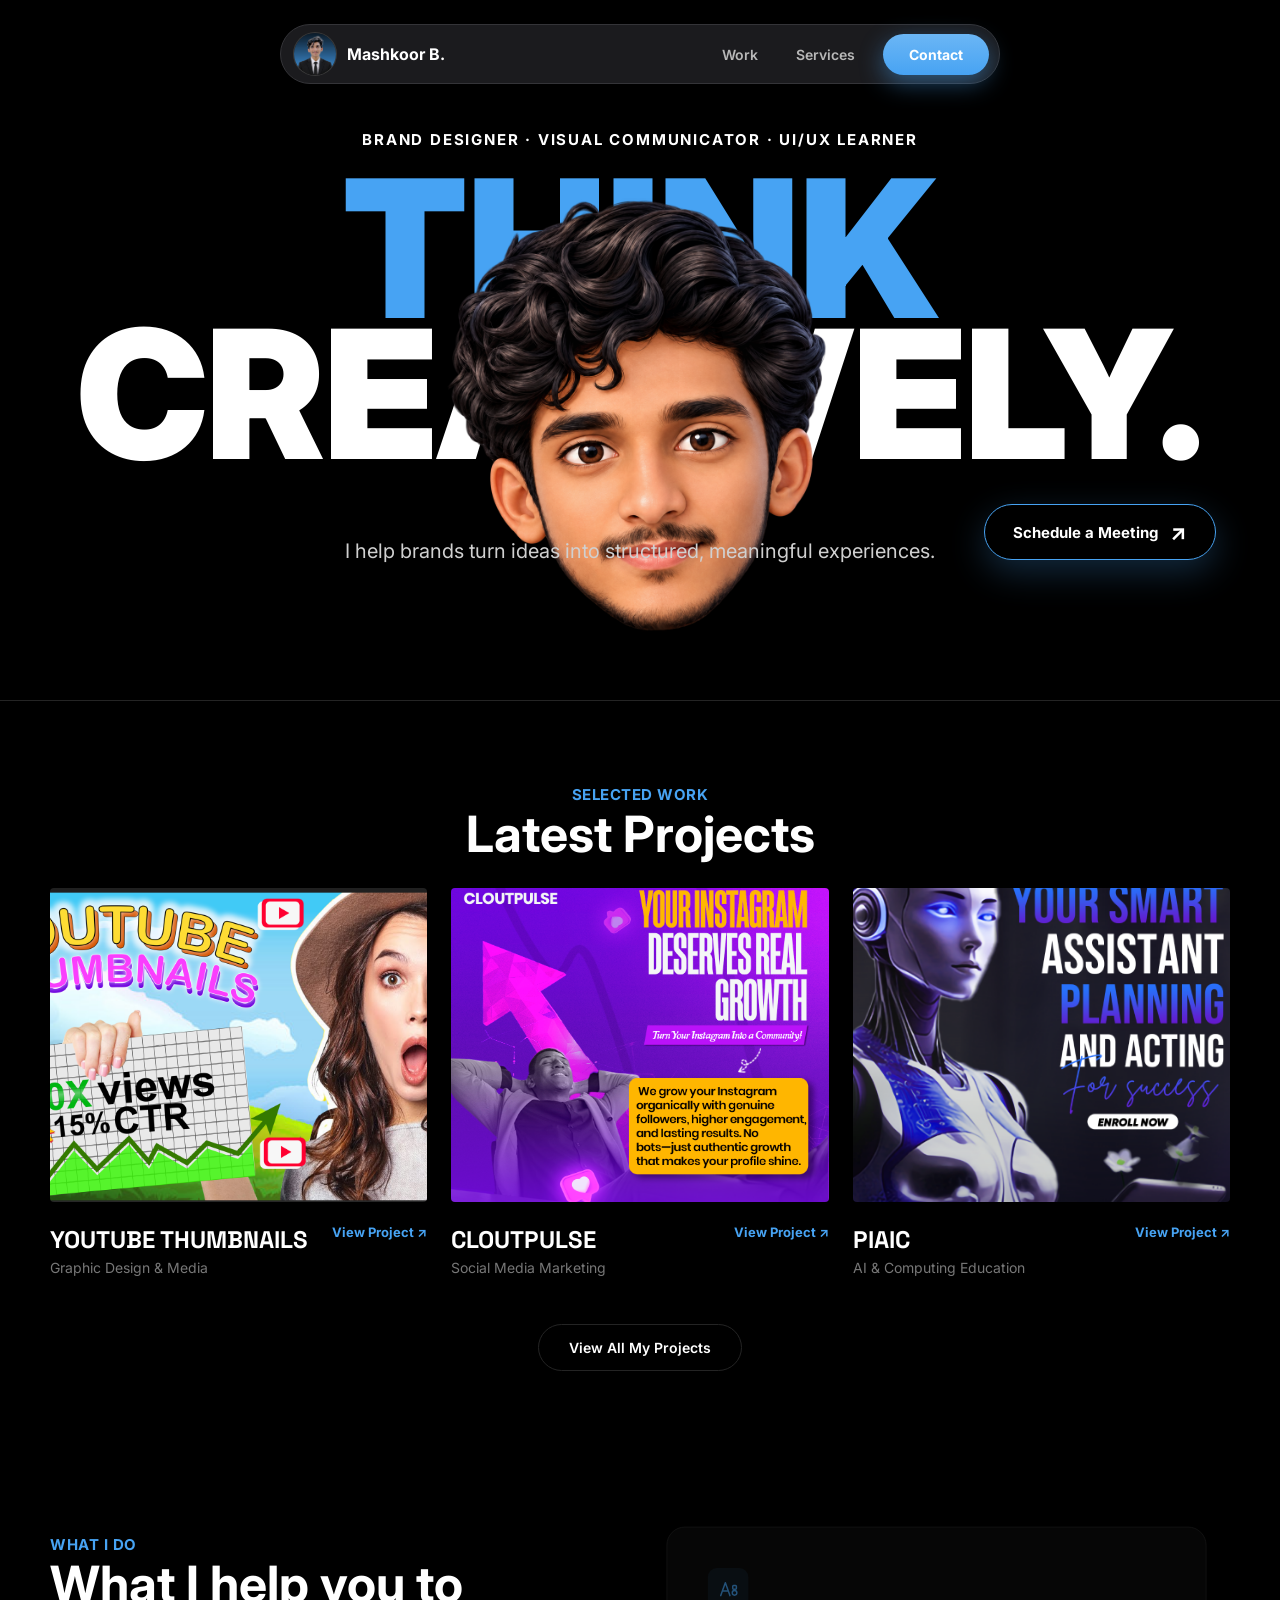
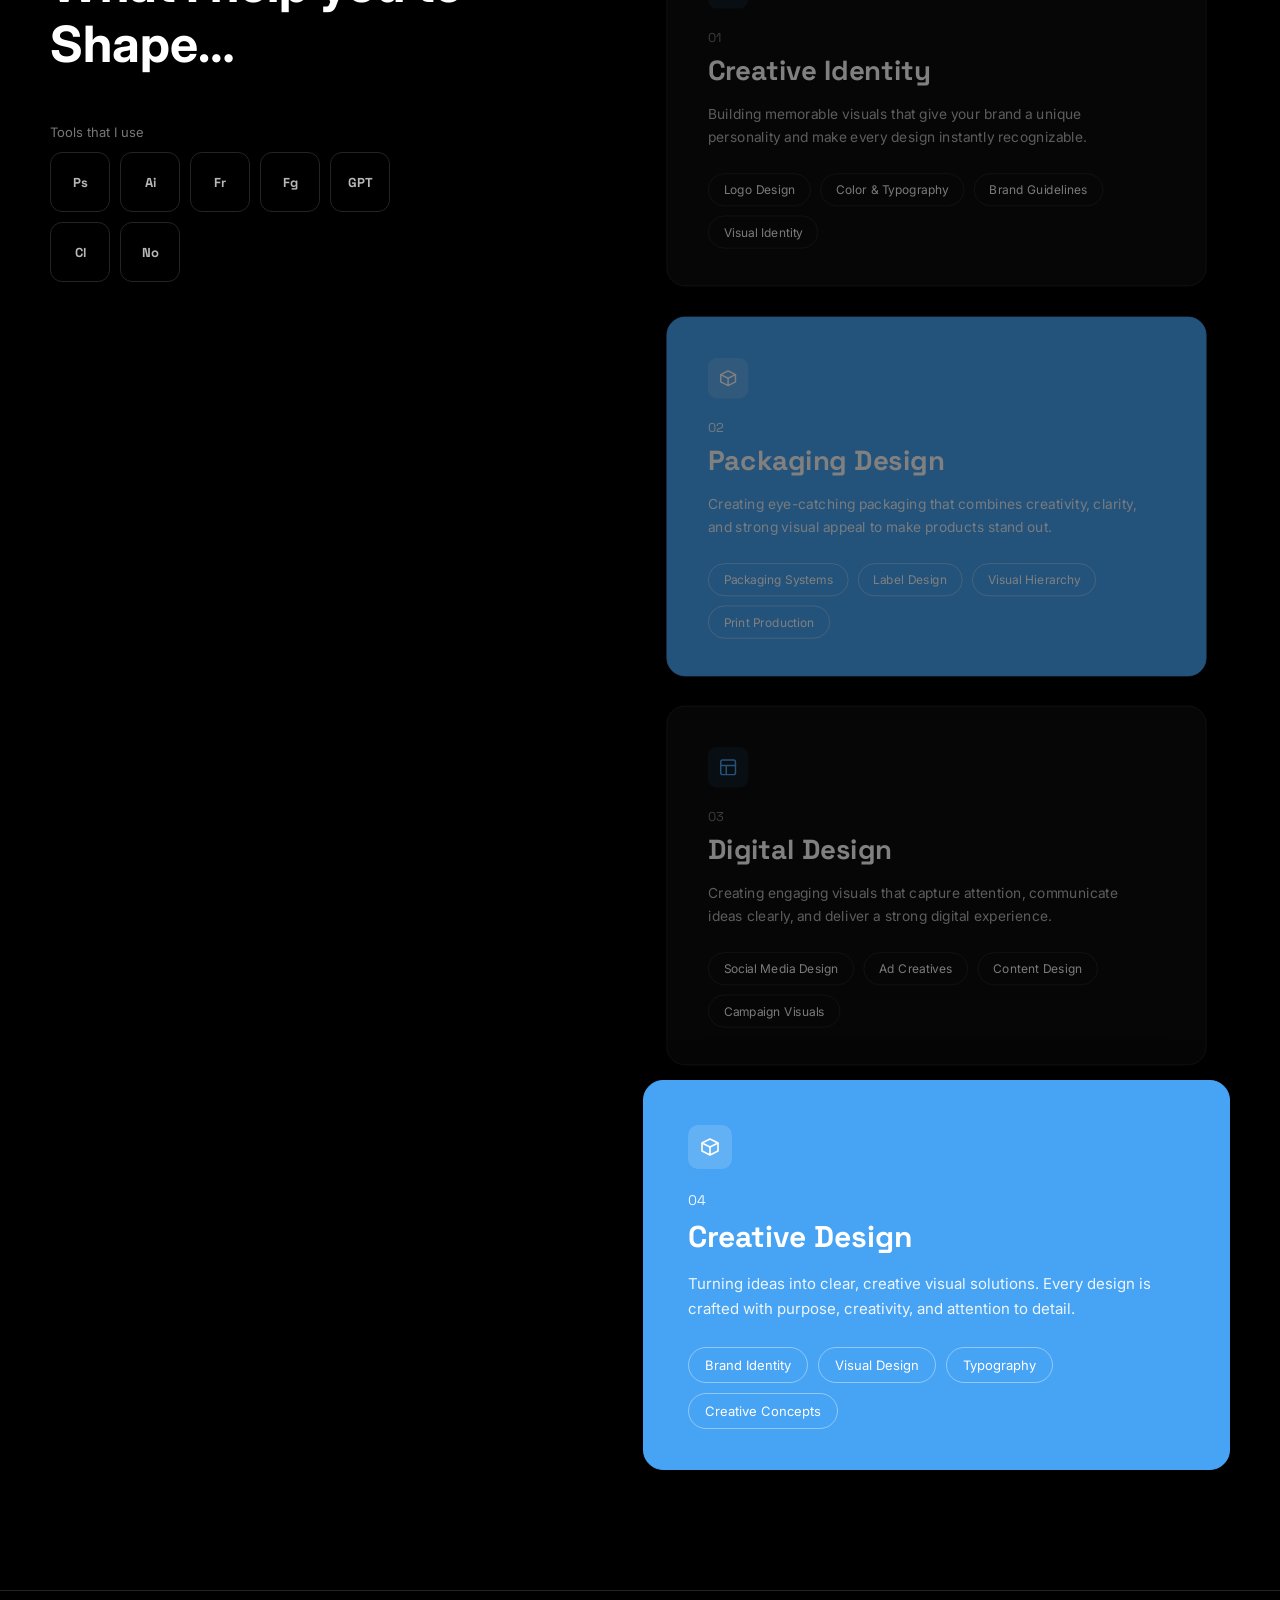
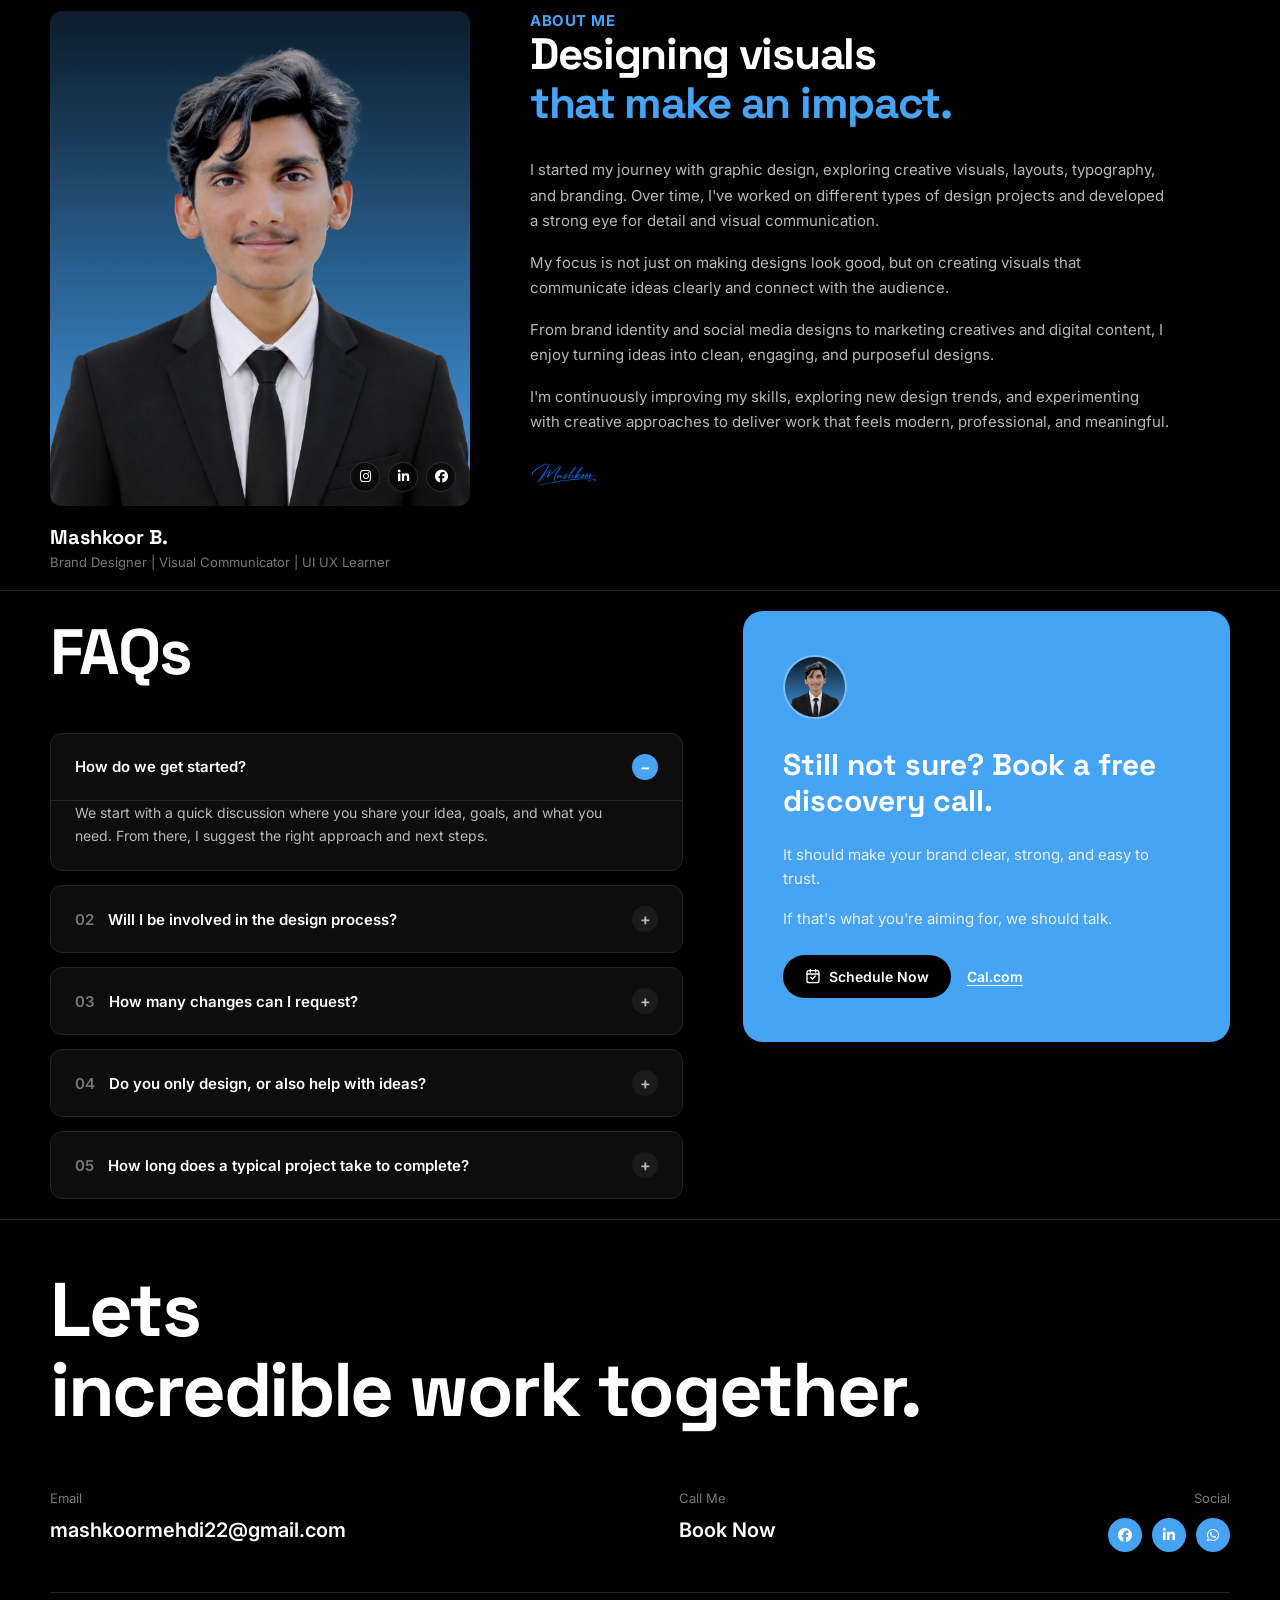
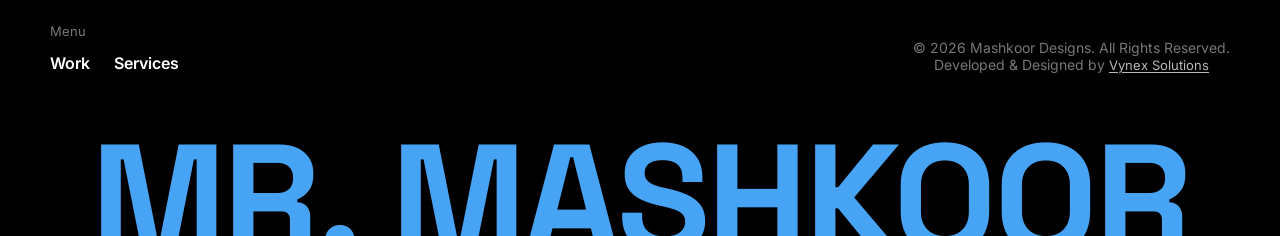
==== commit 507fc744: "new files" ====
--- a/index.html
+++ b/index.html
@@ -14,7 +14,7 @@
     <link rel="preconnect" href="https://fonts.googleapis.com">
     <link rel="preconnect" href="https://fonts.gstatic.com" crossorigin>
     <link href="https://fonts.googleapis.com/css2?family=Inter:wght@400;500;600;700;800;900&family=Space+Grotesk:wght@600;700&display=swap" rel="stylesheet">
-<link rel="icon" type="image/png" href="images/Profile image.png">
+    <link rel="icon" type="image/png" href="Profile image.png">
     <!-- CALENDLY -->
     <link href="https://assets.calendly.com/assets/external/widget.css" rel="stylesheet">
     <script src="https://assets.calendly.com/assets/external/widget.js" type="text/javascript" async></script>
@@ -34,7 +34,7 @@
 
             <a class="profile-link" href="#top">
                 <div class="profile-avatar">
-                    <img src="images/Profile image.png" alt="Mashkoor B.">
+                    <img src="Profile image.png" alt="Mashkoor B.">
                 </div>
                 <span class="profile-name">Mashkoor B.</span>
             </a>
@@ -51,62 +51,62 @@
     <!-- =========================================
          CONTACT DRAWER
     ========================================== -->
-   <div class="contact-drawer" id="contactDrawer">
-    <div class="contact-drawer-overlay" id="contactOverlay"></div>
-
-    <div class="contact-drawer-panel">
-
-        <button class="contact-drawer-close" id="contactClose">✕</button>
-
-        <div class="contact-drawer-header">
-            <h2>Request <span class="accent-text">a Quote</span></h2>
-            <p>Fill out the form below or <a href="https://wa.me/923149152447" target="_blank">book a call</a>.</p>
+    <div class="contact-drawer" id="contactDrawer">
+        <div class="contact-drawer-overlay" id="contactOverlay"></div>
+
+        <div class="contact-drawer-panel">
+
+            <button class="contact-drawer-close" id="contactClose">✕</button>
+
+            <div class="contact-drawer-header">
+                <h2>Request <span class="accent-text">a Quote</span></h2>
+                <p>Fill out the form below or <a href="https://wa.me/923149152447" target="_blank">book a call</a>.</p>
+            </div>
+
+            <div class="contact-drawer-profile">
+                <img src="Profile image.png" alt="Mashkoor B.">
+                <div>
+                    <h4>Mashkoor B.</h4>
+                    <p>mashkoormehdi22@gmail.com</p>
+                </div>
+            </div>
+
+            <form class="contact-form" id="contactForm" action="https://formspree.io/f/mgaezojo" method="POST">
+
+                <div class="contact-form-row">
+                    <div class="contact-form-group">
+                        <label for="contactName">Name</label>
+                        <input type="text" id="contactName" name="name" placeholder="Name" required>
+                    </div>
+
+                    <div class="contact-form-group">
+                        <label for="contactEmail">Email</label>
+                        <input type="email" id="contactEmail" name="email" placeholder="Email" required>
+                    </div>
+                </div>
+
+                <div class="contact-form-group">
+                    <label for="contactMessage">Send a message or describe your project</label>
+                    <textarea id="contactMessage" name="message" rows="6"></textarea>
+                </div>
+
+                <div class="contact-form-group">
+                    <label for="contactBudget">What's your budget?</label>
+                    <select id="contactBudget" name="budget">
+                        <option value="" selected disabled>Select...</option>
+                        <option value="under-300">Under $300</option>
+                        <option value="300-500">$300 - $500</option>
+                        <option value="500-1000">$500 - $1,000</option>
+                        <option value="1000+">$1,000+</option>
+                    </select>
+                </div>
+
+                <button type="submit" class="contact-form-submit">Send Message</button>
+
+            </form>
+
         </div>
-
-        <div class="contact-drawer-profile">
-            <img src="images/Profile image.png" alt="Mashkoor B.">
-            <div>
-                <h4>Mashkoor B.</h4>
-                <p>mashkoormehdi22@gmail.com</p>
-            </div>
-        </div>
-
-        <form class="contact-form" id="contactForm" action="https://formspree.io/f/mgaezojo" method="POST">
-
-            <div class="contact-form-row">
-                <div class="contact-form-group">
-                    <label for="contactName">Name</label>
-                    <input type="text" id="contactName" name="name" placeholder="Name" required>
-                </div>
-
-                <div class="contact-form-group">
-                    <label for="contactEmail">Email</label>
-                    <input type="email" id="contactEmail" name="email" placeholder="Email" required>
-                </div>
-            </div>
-
-            <div class="contact-form-group">
-                <label for="contactMessage">Send a message or describe your project</label>
-                <textarea id="contactMessage" name="message" rows="6"></textarea>
-            </div>
-
-            <div class="contact-form-group">
-                <label for="contactBudget">What's your budget?</label>
-                <select id="contactBudget" name="budget">
-                    <option value="" selected disabled>Select...</option>
-                    <option value="under-300">Under $300</option>
-                    <option value="300-500">$300 - $500</option>
-                    <option value="500-1000">$500 - $1,000</option>
-                    <option value="1000+">$1,000+</option>
-                </select>
-            </div>
-
-            <button type="submit" class="contact-form-submit">Send Message</button>
-
-        </form>
-
     </div>
-</div>
 
     <!-- =========================================
          MAIN CONTENT
@@ -132,7 +132,7 @@
                 </p>
 
                 <div class="hero-face">
-                    <img src="images/3d Image.png" alt="Mashkoor B.">
+                    <img src="3d Image.png" alt="Mashkoor B.">
                 </div>
 
                 <a class="hero-button" href="#" onclick="Calendly.initPopupWidget({url: 'https://calendly.com/mashkor-mehdi/30min'});return false;">
@@ -158,10 +158,10 @@
                         data-title="YOUTUBE THUMBNAILS"
                         data-category="GRAPHIC DESIGN & MEDIA — YOUTUBE THUMBNAILS DESIGN"
                         data-date="May 2024"
-                        data-image="images/SKS.png"
+                        data-image="SKS.png"
                         data-features="High-CTR Visual Layouts, 10X Views Growth Focus, Expressive Character Integration, Custom Vector Icons & Graphics">
                         <div class="project-image">
-                            <img src="images/SKS.png" alt="YOUTUBE THUMBNAILS DESIGN">
+                            <img src="SKS.png" alt="YOUTUBE THUMBNAILS DESIGN">
                         </div>
                         <div class="project-info">
                             <div>
@@ -176,10 +176,10 @@
                         data-title="CLOUTPULSE"
                         data-category="SOCIAL MEDIA MARKETING — CLOUTPULSE"
                         data-date="November 2024"
-                        data-image="images/CLOUTPULSE.png"
+                        data-image="CLOUTPULSE.png"
                         data-features="Organic Instagram Growth, Authentic Community Building, Zero Bots Engagement Strategy, High Profile Visibility & Reach">
                         <div class="project-image">
-                            <img src="images/CLOUTPULSE.png" alt="CLOUTPULSE">
+                            <img src="CLOUTPULSE.png" alt="CLOUTPULSE">
                         </div>
                         <div class="project-info">
                             <div>
@@ -194,10 +194,10 @@
                         data-title="PIAIC"
                         data-category="AI & COMPUTING EDUCATION — PIAIC SMART ASSISTANT"
                         data-date="April 2025"
-                        data-image="images/PIAIC.png"
+                        data-image="PIAIC.png"
                         data-features="Automated Planning & Acting, Futuristic AI Visual Branding, Direct Enrollment Call-to-Action, Social & Contact Channel Integration">
                         <div class="project-image">
-                            <img src="images/PIAIC.png" alt="PIAIC SMART ASSISTANT">
+                            <img src="PIAIC.png" alt="PIAIC SMART ASSISTANT">
                         </div>
                         <div class="project-info">
                             <div>
@@ -371,7 +371,7 @@
                 <div class="about-left">
 
                     <div class="about-image">
-                        <img src="images/Profile image.png" alt="Mashkoor B. portrait">
+                        <img src="Profile image.png" alt="Mashkoor B. portrait">
 
                         <div class="about-socials">
                             <a href="https://www.instagram.com/mashkoor_baloch/?hl=en" aria-label="Instagram"><i class="fa-brands fa-instagram"></i></a>
@@ -420,7 +420,7 @@
                     </p>
 
                     <div class="about-signature">
-                        <img src="images/e-sign.png" alt="Mashkoor B.'s signature">
+                        <img src="e-sign.png" alt="Mashkoor B.'s signature">
                     </div>
 
                 </div>
@@ -512,7 +512,7 @@
                     <div class="faq-cta-card">
 
                         <div class="faq-cta-avatar">
-                            <img src="images/Profile image.png" alt="Mashkoor B.">
+                            <img src="Profile image.png" alt="Mashkoor B.">
                         </div>
 
                         <h3 class="faq-cta-heading">
